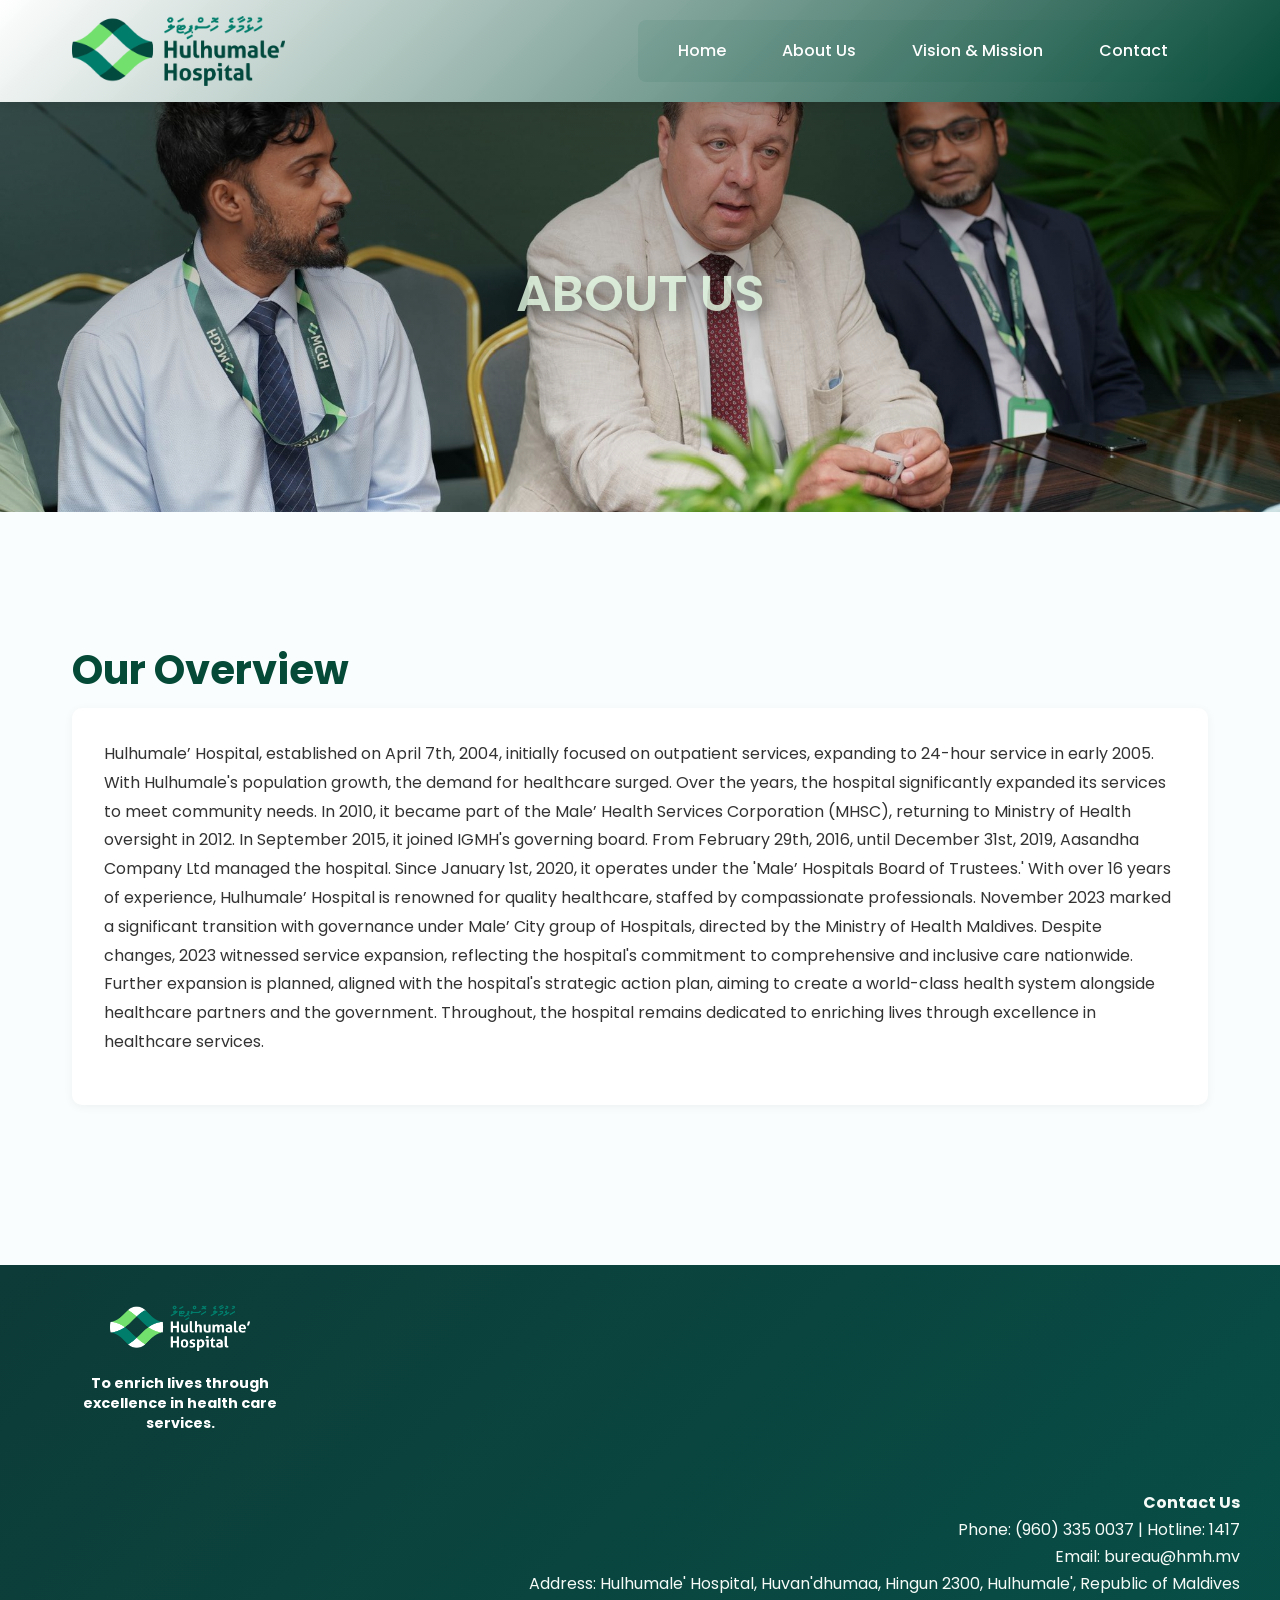
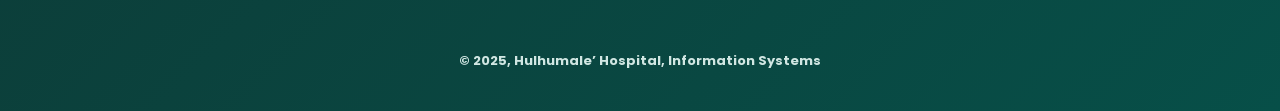
==== about.html @ 905d9196 "Add files via upload" ====
<!DOCTYPE html>
<html lang="en">
<head>
    <meta charset="UTF-8">
    <meta name="viewport" content="width=device-width, initial-scale=1.0">
    <title>HMH - About Us</title>
    <link rel="stylesheet" href="css/style.css">
    <link href="https://fonts.googleapis.com/css2?family=Poppins:wght@400;600&display=swap" rel="stylesheet">
</head>
<body>
    <header>
        <div class="header-content">
            <div class="logo">
                <img src="Assets/Logo/logo.png" alt="Hulhumalé Hospital Logo">
                
            </div>
            <nav>
                <ul>
                    <li><a href="index.html">Home</a></li>
                    <li><a href="about.html">About Us</a></li>
                    <li><a href="vision.html">Vision & Mission</a></li>
                    <li><a href="contact.html">Contact</a></li>
                </ul>
            </nav>
        </div>
    </header>

    <section class="banner-2">
        <h2>About Us</h2>
    </section>

    <main>
        <section>
            <h2>Our Overview</h2>
            <section class="page-content">
                <p>Hulhumale’ Hospital, established on April 7th, 2004, initially focused on outpatient services, expanding to 24-hour service in early 2005. With Hulhumale's population growth, the demand for healthcare surged. Over the years, the hospital significantly expanded its services to meet community needs. In 2010, it became part of the Male’ Health Services Corporation (MHSC), returning to Ministry of Health oversight in 2012. In September 2015, it joined IGMH's governing board. From February 29th, 2016, until December 31st, 2019, Aasandha Company Ltd managed the hospital. Since January 1st, 2020, it operates under the 'Male’ Hospitals Board of Trustees.' With over 16 years of experience, Hulhumale’ Hospital is renowned for quality healthcare, staffed by compassionate professionals. November 2023 marked a significant transition with governance under Male’ City group of Hospitals, directed by the Ministry of Health Maldives. Despite changes, 2023 witnessed service expansion, reflecting the hospital's commitment to comprehensive and inclusive care nationwide. Further expansion is planned, aligned with the hospital's strategic action plan, aiming to create a world-class health system alongside healthcare partners and the government. Throughout, the hospital remains dedicated to enriching lives through excellence in healthcare services.</p>
            </section>
        </section>

    </main>

     <footer>
    <div class="footer-grid">
        <div class="footer-left">
            <img src="Assets/Logo/logo_footer.png" alt="hulhumale" class="footer-logo">
            <div class="footer-tagline"><strong>To enrich lives through excellence in health care services.</strong></div>
        </div>
        <div class="footer-right">
            <h4>Contact Us</h4>
            <p>Phone: (960) 335 0037 | Hotline: 1417</p>
            <p>Email: bureau@hmh.mv</p>
            <p>Address: Hulhumale' Hospital, Huvan'dhumaa, Hingun 2300, Hulhumale', Republic of Maldives</p>
        </div>
        <div class="footer-sep"></div>
    </div>
        <div>
            <p class="footer-bottom-text">© 2025, Hulhumale’ Hospital, Information Systems</p>
        </div>

</footer>
</body>
</html>
---- css/style.css ----
* {
    margin: 0;
    padding: 0;
    box-sizing: border-box;
}
body {
    font-family: 'Poppins', sans-serif;
    font-size: 16px;
    line-height: 1.5;
    color: #333;
    background: #fafdfd;
}

header {
    background:linear-gradient(135deg, #ffffffe8, #054a37  100%);
    color: #FDFDFD;
    padding: 16px 0;
    box-shadow: 0 2px 10px rgba(0,0,0,0.1);
    position: sticky;
    top: 0;
    z-index: 1000;
}

.header-content {
    max-width: 1200px;
    margin: 0 auto;
    padding: 0 32px;
    display: flex;
    justify-content: space-between;
    align-items: center;
}

.logo {
    display: flex;
    align-items: center;
    gap: 10px;
}

.logo img {
    height: 70px;
    width: auto;
    object-fit: contain;
}

nav {
    background: rgba(7,97,70, 0.08);
    padding: 8px 16px;
    border-radius: 8px;
}

nav ul {
    list-style: none;
    display: flex;
    gap: 8px;
}

nav a {
    color: rgb(255, 255, 255);
    text-decoration: none;
    font-weight: 500;
    padding: 11px 24px;
    border-radius: 5px;
    transition: all 0.3s ease;
    display: block;
    position: relative;
}

nav a::after {
    content:normal;
    position: absolute;
    bottom: 0;
    left: 50%;
    transform: translateX(-50%);
    width: 0;
    height: 2px;
    background: white;
    transition: width 0.3s ease;
}

nav a:hover {
    background: rgba(3, 41, 30, 0.233);
    transform: translateY(-2px);
}

nav a:hover::after {
    width: 80%;
}

.banner-1 {
    background: linear-gradient(rgba(0,0,0,0.32), rgba(0,0,0,0.05)), url('../Assets/Banner/Banner.jpg') no-repeat center center/cover;
    background-size: cover;
    background-position: center;
    color: white;
    padding: 105px 55px;
    text-align: center;
}

.banner-1 h2 {
    font-size: 50px;
    font-family: 'Poppins';
    text-transform: uppercase;
    text-shadow: 5px 5px 15px rgba(0,0,0,0.5);
    font-weight: 600;
    color: #e9ffe9cb;
    margin-bottom: 25px;
    border-bottom: none;
    padding-bottom: 50px;
    padding-top: 50px;
    display:flexbox;
    justify-content: center;
}
.banner-2 {
    background: linear-gradient(rgba(0,0,0,0.32), rgba(0,0,0,0.05)), url('../Assets/Banner/Banner-2.jpg') no-repeat center center/cover;
    background-size: cover;
    background-position: center;
    color: white;
    padding: 105px 55px;
    text-align: center;
}

.banner-2 h2 {
    font-size: 50px;
    font-family: 'Poppins';
    text-transform: uppercase;
    text-shadow: 5px 5px 15px rgba(0,0,0,0.5);
    font-weight: 600;
    color: #e9ffe9cb;
    margin-bottom: 25px;
    border-bottom: none;
    padding-bottom: 50px;
    padding-top: 50px;
    display:flexbox;
    justify-content: center;
}
.banner-3 {
    background: linear-gradient(rgba(0,0,0,0.32), rgba(0,0,0,0.05)), url('../Assets/Banner/Banner-3.jpg') no-repeat center center/cover;
    background-size: cover;
    background-position: center;
    color: white;
    padding: 100px 55px;
    padding-top: 50px;
    padding-bottom: 50px;
    text-align: center;
}

.banner-3 h2 {
    font-size: 50px;
    font-family: 'Poppins';
    text-transform: uppercase;
    text-shadow: 5px 5px 10px rgba(0,0,0,0.5);
    font-weight: 600;
    color: #e9ffe9cb;
    margin-bottom: 25px;
    border-bottom: none;
    padding-bottom: 50px;
    padding-top: 50px;
    display:flexbox;
    justify-content: center;
}
.banner-4 {
    background: linear-gradient(rgba(0,0,0,0.32), rgba(0,0,0,0.05)), url('../Assets/Banner/banner-4.jpg') no-repeat center center/cover;
    background-size:cover;
    background-position: center;
    color: white;
    padding: 100px 55px;
    padding-top: 100px;
    padding-bottom: 100px;
    text-align: center;
}

.banner-4 h2 {
    font-size: 50px;
    font-family: 'Poppins';
    text-transform: uppercase;
    text-shadow: 5px 5px 15px rgba(0,0,0,0.5);
    font-weight: 600;
    color: #e9ffe9cb;
    margin-bottom: 25px;
    border-bottom: none;
    padding-bottom: 50px;
    padding-top: 50px;
    display:flexbox;
    justify-content: center;
}

main {
    max-width: 1200px;
    margin: 0 auto;
    padding: 80px 32px 48px;
}

section {
    margin-bottom: 48px;
}

section h2 {
    color: #054a37;
    font-size: 40px;
    padding-bottom: 8px;
}
section h3 {
    color: #054a37;
    font-size: 30px;
    margin-bottom: 24px;
    text-align: center;
}

.services {
    display: grid;
    grid-template-columns: repeat(auto-fit, minmax(280px, 330px));
    gap: 32px;
    margin-top: 32px;
}

.service-card {
    position: relative;
    background: white;
    padding: 32px;
    border-radius: 10px;
    box-shadow: 0 4px 15px rgba(0,0,0,0.1);
    transition: transform 0.3s ease, box-shadow 0.3s ease;
    min-height: 200px;
    overflow: hidden;
    background-size: cover;
    background-position: center;
    background-repeat: no-repeat;
    display: flex;
    align-items: center;
    justify-content: center;
}
.service-card::before {
    content: '';
    position: absolute;
    top: 0;
    left: 0;
    right: 0;
    bottom: 0;
    background: linear-gradient(135deg, rgba(107, 141, 131, 0.226), rgba(15, 78, 60, 0.329));
    z-index: 1;
    border-radius: 10px;
}
.service-card:hover {
    transform: translateY(-5px);
    box-shadow: 0 6px 20px rgba(143, 219, 196, 0.15);
}

 .service-card:hover::before {
    background: linear-gradient(135deg, rgba(19, 63, 51, 0.247), rgba(6, 85, 63, 0.664));
}
.service-card h3 {
    position: relative;
    z-index: 2;
    color: white; 
    margin: 0;
    font-size: 24px;
    text-align: center;
}
.service-card:nth-child(1) {
    background-image: url('../Assets/Images_Categories/cdc.jpg');
}

 .service-card:nth-child(2) {
    background-image: url('../Assets/Images_Categories/GP.jpg');
}
 .service-card:nth-child(3) {
    background-image: url('../Assets/Images_Categories/Laboratory_Services.jpg');
}
.service-card:nth-child(4) {
    background-image: url('../Assets/Images_Categories/Dental.jpg');
}
.service-card:nth-child(5) {
    background-image: url('../Assets/Images_Categories/Ophthalmology.jpg');
}
.service-card:nth-child(6) {
    background-image: url('../Assets/Images_Categories/Prosthetics_Orthotics.jpg');
}
.service-card:nth-child(7) {
    background-image: url('../Assets/Images_Categories/radiology.png');
}
.service-card:nth-child(8) {
    background-image: url('../Assets/Images_Categories/Reproductive.jpeg');
}
.service-card:nth-child(9) {
    background-image: url('../Assets/Images_Categories/mental_bs.jpeg');
}
.service-card:nth-child(10) {
    background-image: url('../Assets/Images_Categories/onocology.jpg');
}
.service-card:nth-child(11) {
    background-image: url('../Assets/Images_Categories/Disability.jpg');
}
.service-card:nth-child(12) {
    background-image: url('../Assets/Images_Categories/Infectious_Disease_Management.jpeg');
}



.HMH-info-table {
    width: 100%;
    border-collapse: collapse;
    background: #eefaf9;
    box-shadow: 0 2px 8px rgba(0,0,0,0.1);
    border-radius: 8px;
    overflow: hidden;
}

.HMH-info-table thead {
    background-color: #074F48;
    color: #eefcfa;
}

.HMH-info-table th {
    padding: 16px;
    text-align: left;
    font-weight: 600;
    font-size: 17px;
}

.HMH-info-table td {
    padding: 16px;
    border-bottom: 1px solid #e9ecef;
}

.HMH-info-table tbody tr:hover {
    background-color: #5c969036;
 }

.info-section {
    display: grid;
    grid-template-columns: repeat(auto-fit, minmax(300px, 1fr));
    gap: 32px;
    margin: 48px 0;
}

.info-card {
    background: #f8f9fa;
    padding: 32px;
    border-radius: 10px;
    border-left: 4px solid #076146;
}

.info-card h3 {
    color: #076146;
    margin-bottom: 16px;
    font-size: 21px;
}


.page-content {
    background: white;
    padding: 32px;
    border-radius: 10px;
    box-shadow: 0 2px 10px rgba(0,0,0,0.05);
    line-height: 1.8;
}

.page-content h3 {
    color: #054a37;
    margin-top: 32px;
    margin-bottom: 16px;
    font-size: 24px;
}

.page-content p {
    margin-bottom: 16px;
}

.contact-grid {
    display: grid;
    grid-template-columns: repeat(auto-fit, minmax(300px, 1fr));
    gap: 32px;
    margin-top: 32px;
}

.contact-card {
    background: white;
    padding: 32px;
    border-radius: 10px;
    box-shadow: 0 4px 15px rgba(0,0,0,0.1);
}

.contact-card h3 {
    color: #076146;
    margin-bottom: 24px;
    font-size: 24px;
}

.contact-info {
    list-style: none;
}

.contact-info li {
    padding: 13px 0;
    border-bottom: 1px solid #e0e0e0;
}

.contact-info li:last-child {
    border-bottom: none;
}

.contact-info strong {
    color: #076146;
    display: inline-block;
    width: 120px;
}

.required {
    color: #d9534f;
}

input, textarea {
    width: 100%;
    padding: 12px;
    border: 1px solid #ddd;
    border-radius: 4px;
    font-size: 15px;
    font-family: Arial, sans-serif;
}

input:focus, textarea:focus {
    border-color: #0066cc;
    outline: none;
    box-shadow: 0 0 0 3px rgba(0,102,204,0.1);
}

input:valid {
    border-color: #07614656;
}

input:invalid:not(:placeholder-shown) {
    border-color: #d9534f;
}

textarea {
    min-height: 120px;
    resize: vertical;
}

textarea:valid {
    border-color: #5cb85c;
}

textarea:invalid:not(:placeholder-shown) {
    border-color: #d9534f;
}

button {
    width: 100%;
    padding: 14px;
    margin-top: 25px;
    background-color: #076146;
    color: white;
    border: none;
    border-radius: 4px;
    cursor: pointer;
    font-size: 16px;
    font-weight: bold;
}

button:hover {
    background-color: #02140f;
}

.contact-info {
    text-align: center;
    margin-top: 30px;
    padding-top: 20px;
    border-top: 1px solid #e0e0e0;
    color: #666;
    font-size: 14px;
}

.contact-info p {
     margin: 8px 0;
}

.banner-bottom {
    background: url("../Assets/Banner/banner_bottom.jpg");
    background-size: cover;
    background-position: center;    
    padding: 60px 20px;
    display: flex;
    justify-content: center;
    align-items: center;
    border-radius:40px; 
    margin: auto;
    flex-wrap: wrap;
    width: 900px;
    height: 600px;

}
.insurance-container {
    display: flex;
    justify-content: center;
    align-items: center;
    gap: 40px;
    margin-top: 40px;
    flex-wrap: wrap;
}
.insurance-text {
    color: #074f48;
    font-weight: 700;
    font-size: 40px;
    text-align: center;
    margin-top: 20px;
}
.logo-box1 {
  background: url("../Assets/Images_footer/aasnadha-CKjwK1in.png") no-repeat center / contain;
  width: 150px;
  height: 150px;
  gap: 20px;
  
}
.logo-box2 {
  background: url("../Assets/Images_footer/allied-logo-nt.png") no-repeat center / contain;
  width: 120px;
  height: 120px;
  gap: 20px;
}
.logo-box3 {
  background: url("../Assets/Images_footer/solarelle-CrKOy6B8.png") no-repeat center / contain;
  width: 130px;
  height: 130px;
  gap: 20px;
}
.logo-box4 {
  background: url("../Assets/Images_footer/amana_takaful_logo.png") no-repeat center / contain;
  width: 320px;
  height: 110px;
  gap: 20px;
}

footer {
    background: linear-gradient(135deg, #0d3b37, #074f48 100%);
    color: white;
    padding: 20px 0;
    margin-top: 64px;
    
}
.footer-grid {
    display: grid;
    grid-template-columns: 480px 720px;
    gap: 40px;
    max-width: 1200px;
    margin: 0 auto;
    padding: 20px 0;
}
.footer-left {
    width: 280px;              
    display: flex;
    flex-direction: column;
    align-items: flex-start;
    gap:  12px;
}
.footer-logo {
    max-width: 220px;
    height: auto;
    display: block;
}
.footer-right {
    text-align: right;
    color: #f6fbf8;
}
.footer-tagline {
    font-size: 15px;
    line-height: 1.4;
}
.footer-sep{
    width: 260%;
    height: 1px;
    background: rgba(160, 255, 226, 0.582);
    border: none;
    margin-bottom: 1px;

}
.footer-bottom-text {
    font-size: 13px;
    margin-top: 12px;
    color: #d1e7e3;
    font-weight: 700;
    text-align: center;
    padding: 20px 0; 
}

@media (max-width: 768px) {
    .header-content {
        flex-direction: column;
        gap: 16px;
    }

    nav ul {
        flex-wrap: wrap;
        justify-content: center;
        gap: 5px;
    }

    nav a {
        padding: 8px 16px;
        font-size: 14px;
    }
    
    main {
        padding: 48px 16px;
    }

}
@media (max-width: 768px) {
    .services {
        grid-template-columns: repeat(2, 1fr);
        gap: 15px;
        padding: 15px;
    }
    
    .service-card h3 {
        font-size: 1rem;
    }
}

@media (max-width: 480px) {
    .services {
        grid-template-columns: 1fr;
        gap: 12px;
        padding: 10px;
    }
    
    .service-card {
        padding: 15px;
    }
    
    .service-card h3 {
        font-size: 0.95rem;
    }
}
@media (min-width: 1200px) {
    .services {
        grid-template-columns: repeat(4, 1fr);
        gap: 25px;
    }
}
@media (max-width: 1024px) {
    .banner-bottom {
        width: 90%;
        height: 500px;
        border-radius: 30px;
        padding: 50px 20px;
    }
}
@media (max-width: 768px) {
    .banner-bottom {
        width: 95%;
        height: 400px;
        border-radius: 25px;
        padding: 40px 15px;
    }
}
@media (max-width: 480px) {
    .banner-bottom {
        width: 95%;
        height: 300px;
        border-radius: 20px;
        padding: 30px 10px;
        background-position: center center;
    }
}
@media (max-width: 360px) {
    .banner-bottom {
        width: 98%;
        height: 250px;
        border-radius: 15px;
        padding: 20px 10px;
    }
}

@media (max-width: 768px) {
    .footer-grid {
        grid-template-columns: 1fr; 
        text-align: center;        
    }

    .footer-left, .footer-right {
        justify-content: center;
        align-items: center;
    }

    .footer-logo {
        width: 140px;  
        margin-bottom: 10px;
    }

    .footer-tagline {
        max-width: 260px;
        margin: 0 auto 15px;
        font-size: 0.9rem;
    }

    .footer-right h4,
    .footer-right p {
        margin: 3px 0;
    }

    .footer-sep {
        display:none;
    }
}
@media (max-width: 1300px) {
    .footer-grid {
        grid-template-columns: 1fr; 
        text-align: center;        
    }

    .footer-left, .footer-right {
        justify-content: center;
        align-items: center;
    }

    .footer-logo {
        width: 140px;  
        margin-bottom: 10px;
    }

    .footer-tagline {
        max-width: 260px;
        margin: 0 auto 15px;
        font-size: 0.9rem;
    }

    .footer-right h4,
    .footer-right p {
        margin: 3px 0;
    }

    .footer-sep {
        display:none;
    }
}
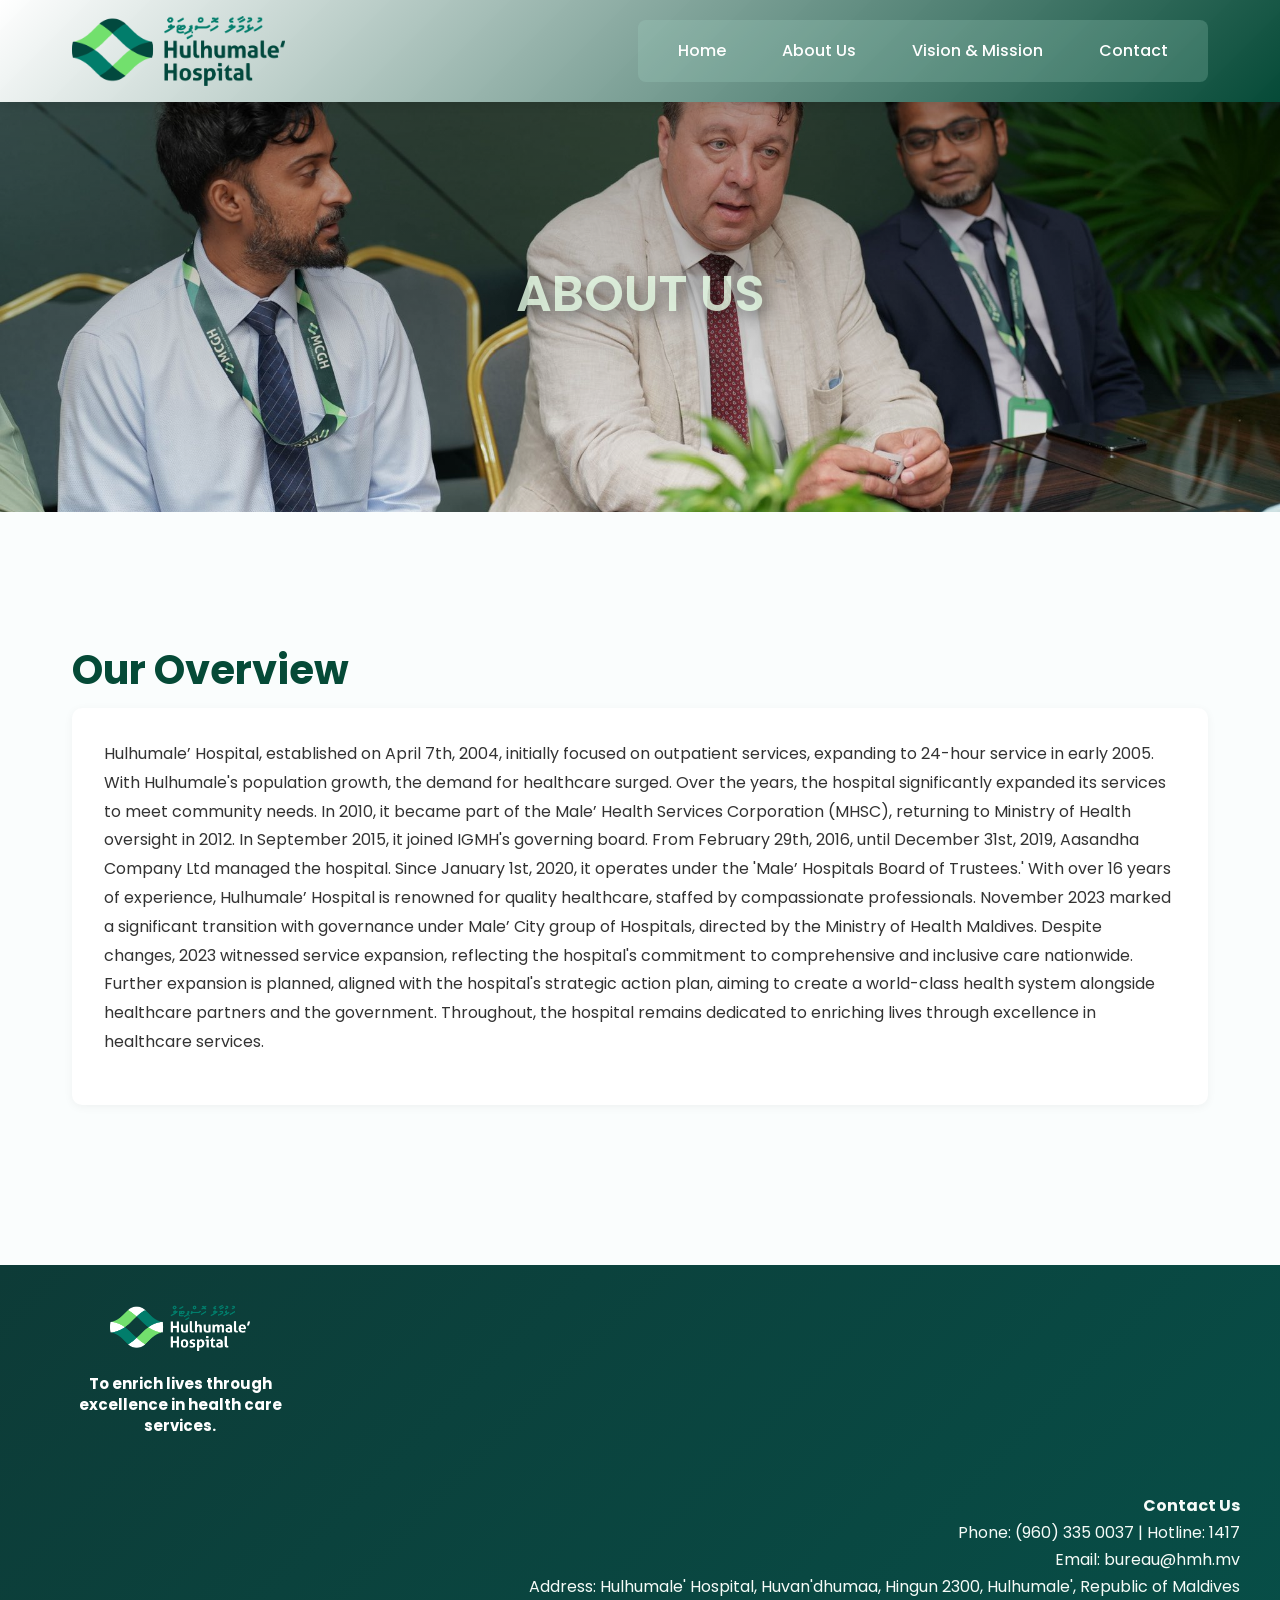
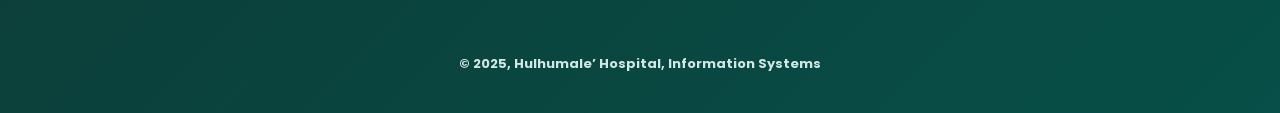
==== commit 5119ae3f: "Add files via upload" ====
--- a/about.html
+++ b/about.html
@@ -5,7 +5,7 @@
     <meta name="viewport" content="width=device-width, initial-scale=1.0">
     <title>HMH - About Us</title>
     <link rel="stylesheet" href="css/style.css">
-    <link href="https://fonts.googleapis.com/css2?family=Poppins:wght@400;600&display=swap" rel="stylesheet">
+    <link href="https://fonts.googleapis.com/css2?family=Poppins:wght@100;200;300;400;500;600;700;800;900&display=swap" rel="stylesheet">
 </head>
 <body>
     <header>
--- a/css/style.css
+++ b/css/style.css
@@ -1,17 +1,15 @@
-
 * {
     margin: 0;
     padding: 0;
     box-sizing: border-box;
 }
 body {
-    font-family: 'Poppins', sans-serif;
+    font-family: Poppins, sans-serif;
     font-size: 16px;
     line-height: 1.5;
     color: #333;
     background: #fafdfd;
 }
-
 header {
     background:linear-gradient(135deg, #ffffffe8, #054a37  100%);
     color: #FDFDFD;
@@ -21,7 +19,6 @@
     top: 0;
     z-index: 1000;
 }
-
 .header-content {
     max-width: 1200px;
     margin: 0 auto;
@@ -30,31 +27,26 @@
     justify-content: space-between;
     align-items: center;
 }
-
 .logo {
     display: flex;
     align-items: center;
     gap: 10px;
 }
-
 .logo img {
     height: 70px;
     width: auto;
     object-fit: contain;
 }
-
 nav {
-    background: rgba(7,97,70, 0.08);
+    background: rgba(162, 211, 196, 0.24);
     padding: 8px 16px;
     border-radius: 8px;
 }
-
 nav ul {
     list-style: none;
     display: flex;
     gap: 8px;
 }
-
 nav a {
     color: rgb(255, 255, 255);
     text-decoration: none;
@@ -65,7 +57,6 @@
     display: block;
     position: relative;
 }
-
 nav a::after {
     content:normal;
     position: absolute;
@@ -77,16 +68,13 @@
     background: white;
     transition: width 0.3s ease;
 }
-
 nav a:hover {
-    background: rgba(3, 41, 30, 0.233);
+    background: rgba(1, 49, 36, 0.342);
     transform: translateY(-2px);
 }
-
 nav a:hover::after {
     width: 80%;
 }
-
 .banner-1 {
     background: linear-gradient(rgba(0,0,0,0.32), rgba(0,0,0,0.05)), url('../Assets/Banner/Banner.jpg') no-repeat center center/cover;
     background-size: cover;
@@ -95,7 +83,6 @@
     padding: 105px 55px;
     text-align: center;
 }
-
 .banner-1 h2 {
     font-size: 50px;
     font-family: 'Poppins';
@@ -118,7 +105,6 @@
     padding: 105px 55px;
     text-align: center;
 }
-
 .banner-2 h2 {
     font-size: 50px;
     font-family: 'Poppins';
@@ -143,7 +129,6 @@
     padding-bottom: 50px;
     text-align: center;
 }
-
 .banner-3 h2 {
     font-size: 50px;
     font-family: 'Poppins';
@@ -168,7 +153,6 @@
     padding-bottom: 100px;
     text-align: center;
 }
-
 .banner-4 h2 {
     font-size: 50px;
     font-family: 'Poppins';
@@ -183,17 +167,14 @@
     display:flexbox;
     justify-content: center;
 }
-
 main {
     max-width: 1200px;
     margin: 0 auto;
     padding: 80px 32px 48px;
 }
-
 section {
     margin-bottom: 48px;
 }
-
 section h2 {
     color: #054a37;
     font-size: 40px;
@@ -205,14 +186,12 @@
     margin-bottom: 24px;
     text-align: center;
 }
-
 .services {
     display: grid;
     grid-template-columns: repeat(auto-fit, minmax(280px, 330px));
     gap: 32px;
     margin-top: 32px;
 }
-
 .service-card {
     position: relative;
     background: white;
@@ -244,7 +223,6 @@
     transform: translateY(-5px);
     box-shadow: 0 6px 20px rgba(143, 219, 196, 0.15);
 }
-
  .service-card:hover::before {
     background: linear-gradient(135deg, rgba(19, 63, 51, 0.247), rgba(6, 85, 63, 0.664));
 }
@@ -293,8 +271,6 @@
 .service-card:nth-child(12) {
     background-image: url('../Assets/Images_Categories/Infectious_Disease_Management.jpeg');
 }
-
-
 
 .HMH-info-table {
     width: 100%;
@@ -304,177 +280,23 @@
     border-radius: 8px;
     overflow: hidden;
 }
-
 .HMH-info-table thead {
     background-color: #074F48;
     color: #eefcfa;
 }
-
 .HMH-info-table th {
     padding: 16px;
     text-align: left;
     font-weight: 600;
     font-size: 17px;
 }
-
 .HMH-info-table td {
     padding: 16px;
     border-bottom: 1px solid #e9ecef;
 }
-
 .HMH-info-table tbody tr:hover {
     background-color: #5c969036;
  }
-
-.info-section {
-    display: grid;
-    grid-template-columns: repeat(auto-fit, minmax(300px, 1fr));
-    gap: 32px;
-    margin: 48px 0;
-}
-
-.info-card {
-    background: #f8f9fa;
-    padding: 32px;
-    border-radius: 10px;
-    border-left: 4px solid #076146;
-}
-
-.info-card h3 {
-    color: #076146;
-    margin-bottom: 16px;
-    font-size: 21px;
-}
-
-
-.page-content {
-    background: white;
-    padding: 32px;
-    border-radius: 10px;
-    box-shadow: 0 2px 10px rgba(0,0,0,0.05);
-    line-height: 1.8;
-}
-
-.page-content h3 {
-    color: #054a37;
-    margin-top: 32px;
-    margin-bottom: 16px;
-    font-size: 24px;
-}
-
-.page-content p {
-    margin-bottom: 16px;
-}
-
-.contact-grid {
-    display: grid;
-    grid-template-columns: repeat(auto-fit, minmax(300px, 1fr));
-    gap: 32px;
-    margin-top: 32px;
-}
-
-.contact-card {
-    background: white;
-    padding: 32px;
-    border-radius: 10px;
-    box-shadow: 0 4px 15px rgba(0,0,0,0.1);
-}
-
-.contact-card h3 {
-    color: #076146;
-    margin-bottom: 24px;
-    font-size: 24px;
-}
-
-.contact-info {
-    list-style: none;
-}
-
-.contact-info li {
-    padding: 13px 0;
-    border-bottom: 1px solid #e0e0e0;
-}
-
-.contact-info li:last-child {
-    border-bottom: none;
-}
-
-.contact-info strong {
-    color: #076146;
-    display: inline-block;
-    width: 120px;
-}
-
-.required {
-    color: #d9534f;
-}
-
-input, textarea {
-    width: 100%;
-    padding: 12px;
-    border: 1px solid #ddd;
-    border-radius: 4px;
-    font-size: 15px;
-    font-family: Arial, sans-serif;
-}
-
-input:focus, textarea:focus {
-    border-color: #0066cc;
-    outline: none;
-    box-shadow: 0 0 0 3px rgba(0,102,204,0.1);
-}
-
-input:valid {
-    border-color: #07614656;
-}
-
-input:invalid:not(:placeholder-shown) {
-    border-color: #d9534f;
-}
-
-textarea {
-    min-height: 120px;
-    resize: vertical;
-}
-
-textarea:valid {
-    border-color: #5cb85c;
-}
-
-textarea:invalid:not(:placeholder-shown) {
-    border-color: #d9534f;
-}
-
-button {
-    width: 100%;
-    padding: 14px;
-    margin-top: 25px;
-    background-color: #076146;
-    color: white;
-    border: none;
-    border-radius: 4px;
-    cursor: pointer;
-    font-size: 16px;
-    font-weight: bold;
-}
-
-button:hover {
-    background-color: #02140f;
-}
-
-.contact-info {
-    text-align: center;
-    margin-top: 30px;
-    padding-top: 20px;
-    border-top: 1px solid #e0e0e0;
-    color: #666;
-    font-size: 14px;
-}
-
-.contact-info p {
-     margin: 8px 0;
-}
-
 .banner-bottom {
     background: url("../Assets/Banner/banner_bottom.jpg");
     background-size: cover;
@@ -488,7 +310,6 @@
     flex-wrap: wrap;
     width: 900px;
     height: 600px;
-
 }
 .insurance-container {
     display: flex;
@@ -510,7 +331,6 @@
   width: 150px;
   height: 150px;
   gap: 20px;
-  
 }
 .logo-box2 {
   background: url("../Assets/Images_footer/allied-logo-nt.png") no-repeat center / contain;
@@ -530,13 +350,108 @@
   height: 110px;
   gap: 20px;
 }
+.page-content {
+    background: white;
+    padding: 32px;
+    border-radius: 10px;
+    box-shadow: 0 2px 10px rgba(0,0,0,0.05);
+    line-height: 1.8;
+}
+.page-content h3 {
+    color: #054a37;
+    margin-top: 32px;
+    margin-bottom: 16px;
+    font-size: 24px;
+}
+.page-content p {
+    margin-bottom: 16px;
+}
+.contact-grid {
+    display: grid;
+    grid-template-columns: repeat(auto-fit, minmax(300px, 1fr));
+    gap: 32px;
+    margin-top: 32px;
+}
+.contact-card {
+    background: white;
+    padding: 32px;
+    border-radius: 10px;
+    box-shadow: 0 4px 15px rgba(0,0,0,0.1);
+}
+.contact-card h3 {
+    color: #076146;
+    margin-bottom: 24px;
+    font-size: 24px;
+}
+.contact-info {
+    list-style: none;
+}
+.contact-info li {
+    padding: 13px 0;
+    border-bottom: 1px solid #e0e0e0;
+    text-align: left;
+}
+.contact-info li:last-child {
+    border-bottom: none;
+}
+.contact-info strong {
+    color: #076146;
+    display: inline-block;
+    width: 120px;
+}
+.required {
+    color: #d9534f;
+}
+input, textarea {
+    width: 100%;
+    padding: 12px;
+    border: 1px solid #ddd;
+    border-radius: 4px;
+    font-size: 15px;
+    font-family: poppins, sans-serif;
+}
+input:focus, textarea:focus {
+    border-color: #0066cc;
+    outline: none;
+    box-shadow: 0 0 0 3px rgba(0,102,204,0.1);
+}
+input:valid {
+    border-color: #07614656;
+}
+input:invalid:not(:placeholder-shown) {
+    border-color: #d9534f;
+}
+textarea {
+    min-height: 120px;
+    resize: vertical;
+}
+textarea:valid {
+    border-color: #5cb85c;
+}
+textarea:invalid:not(:placeholder-shown) {
+    border-color: #d9534f;
+}
+button {
+    width: 100%;
+    padding: 14px;
+    margin-top: 25px;
+    background-color: #076146;
+    color: white;
+    border: none;
+    border-radius: 4px;
+    cursor: pointer;
+    font-size: 16px;
+    font-weight: bold;
+}
+button:hover {
+    background-color: #02140f;
+}
 
 footer {
     background: linear-gradient(135deg, #0d3b37, #074f48 100%);
     color: white;
     padding: 20px 0;
-    margin-top: 64px;
-    
+    margin-top: 64px; 
 }
 .footer-grid {
     display: grid;
@@ -572,7 +487,6 @@
     background: rgba(160, 255, 226, 0.582);
     border: none;
     margin-bottom: 1px;
-
 }
 .footer-bottom-text {
     font-size: 13px;
@@ -582,28 +496,23 @@
     text-align: center;
     padding: 20px 0; 
 }
-
 @media (max-width: 768px) {
     .header-content {
         flex-direction: column;
         gap: 16px;
     }
-
     nav ul {
         flex-wrap: wrap;
         justify-content: center;
         gap: 5px;
     }
-
     nav a {
         padding: 8px 16px;
         font-size: 14px;
     }
-    
     main {
         padding: 48px 16px;
     }
-
 }
 @media (max-width: 768px) {
     .services {
@@ -611,25 +520,21 @@
         gap: 15px;
         padding: 15px;
     }
-    
     .service-card h3 {
-        font-size: 1rem;
-    }
-}
-
+        font-size: 16px;
+    }
+}
 @media (max-width: 480px) {
     .services {
         grid-template-columns: 1fr;
         gap: 12px;
         padding: 10px;
     }
-    
     .service-card {
         padding: 15px;
     }
-    
     .service-card h3 {
-        font-size: 0.95rem;
+        font-size: 14px;
     }
 }
 @media (min-width: 1200px) {
@@ -671,34 +576,28 @@
         padding: 20px 10px;
     }
 }
-
 @media (max-width: 768px) {
     .footer-grid {
         grid-template-columns: 1fr; 
         text-align: center;        
     }
-
     .footer-left, .footer-right {
         justify-content: center;
         align-items: center;
     }
-
     .footer-logo {
         width: 140px;  
         margin-bottom: 10px;
     }
-
     .footer-tagline {
         max-width: 260px;
         margin: 0 auto 15px;
-        font-size: 0.9rem;
-    }
-
+        font-size: 15px;
+    }
     .footer-right h4,
     .footer-right p {
         margin: 3px 0;
     }
-
     .footer-sep {
         display:none;
     }
@@ -708,28 +607,23 @@
         grid-template-columns: 1fr; 
         text-align: center;        
     }
-
     .footer-left, .footer-right {
         justify-content: center;
         align-items: center;
     }
-
     .footer-logo {
         width: 140px;  
         margin-bottom: 10px;
     }
-
     .footer-tagline {
         max-width: 260px;
         margin: 0 auto 15px;
-        font-size: 0.9rem;
-    }
-
+        font-size: 15px;
+    }
     .footer-right h4,
     .footer-right p {
         margin: 3px 0;
     }
-
     .footer-sep {
         display:none;
     }
